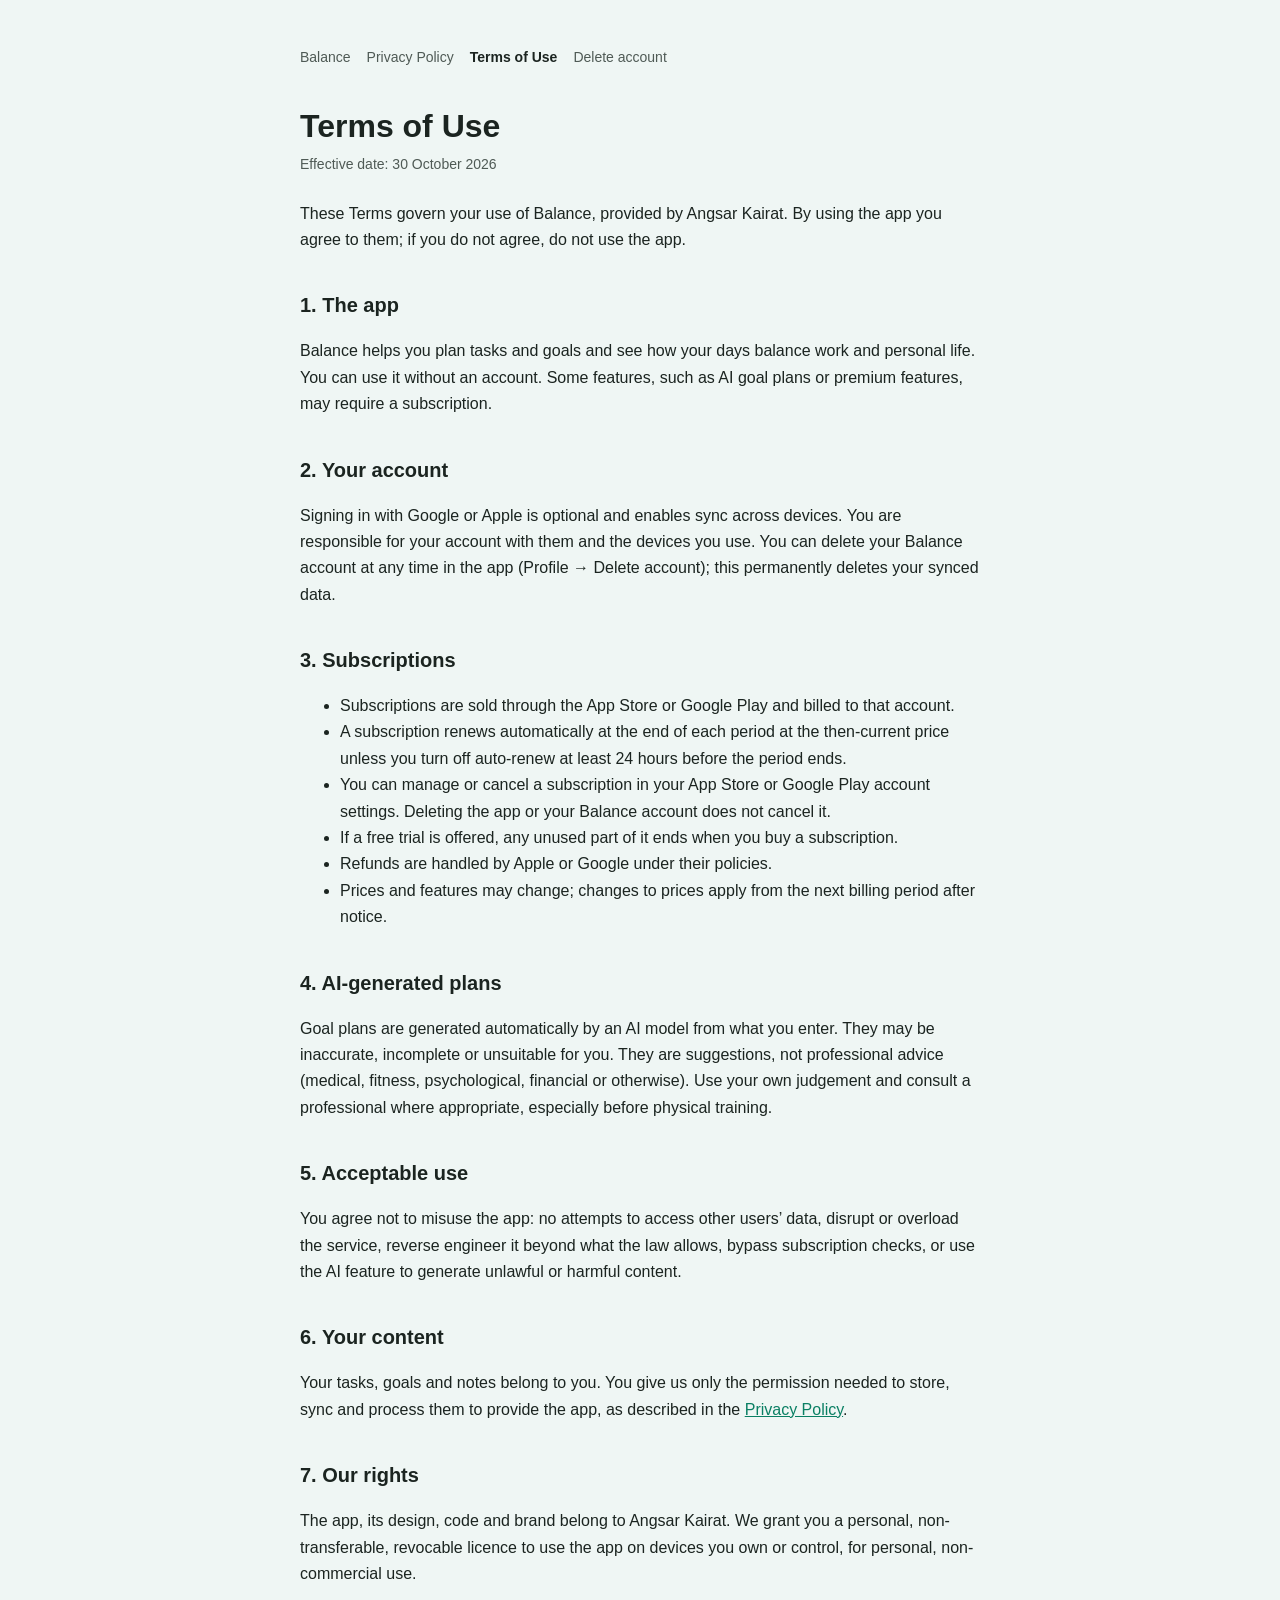
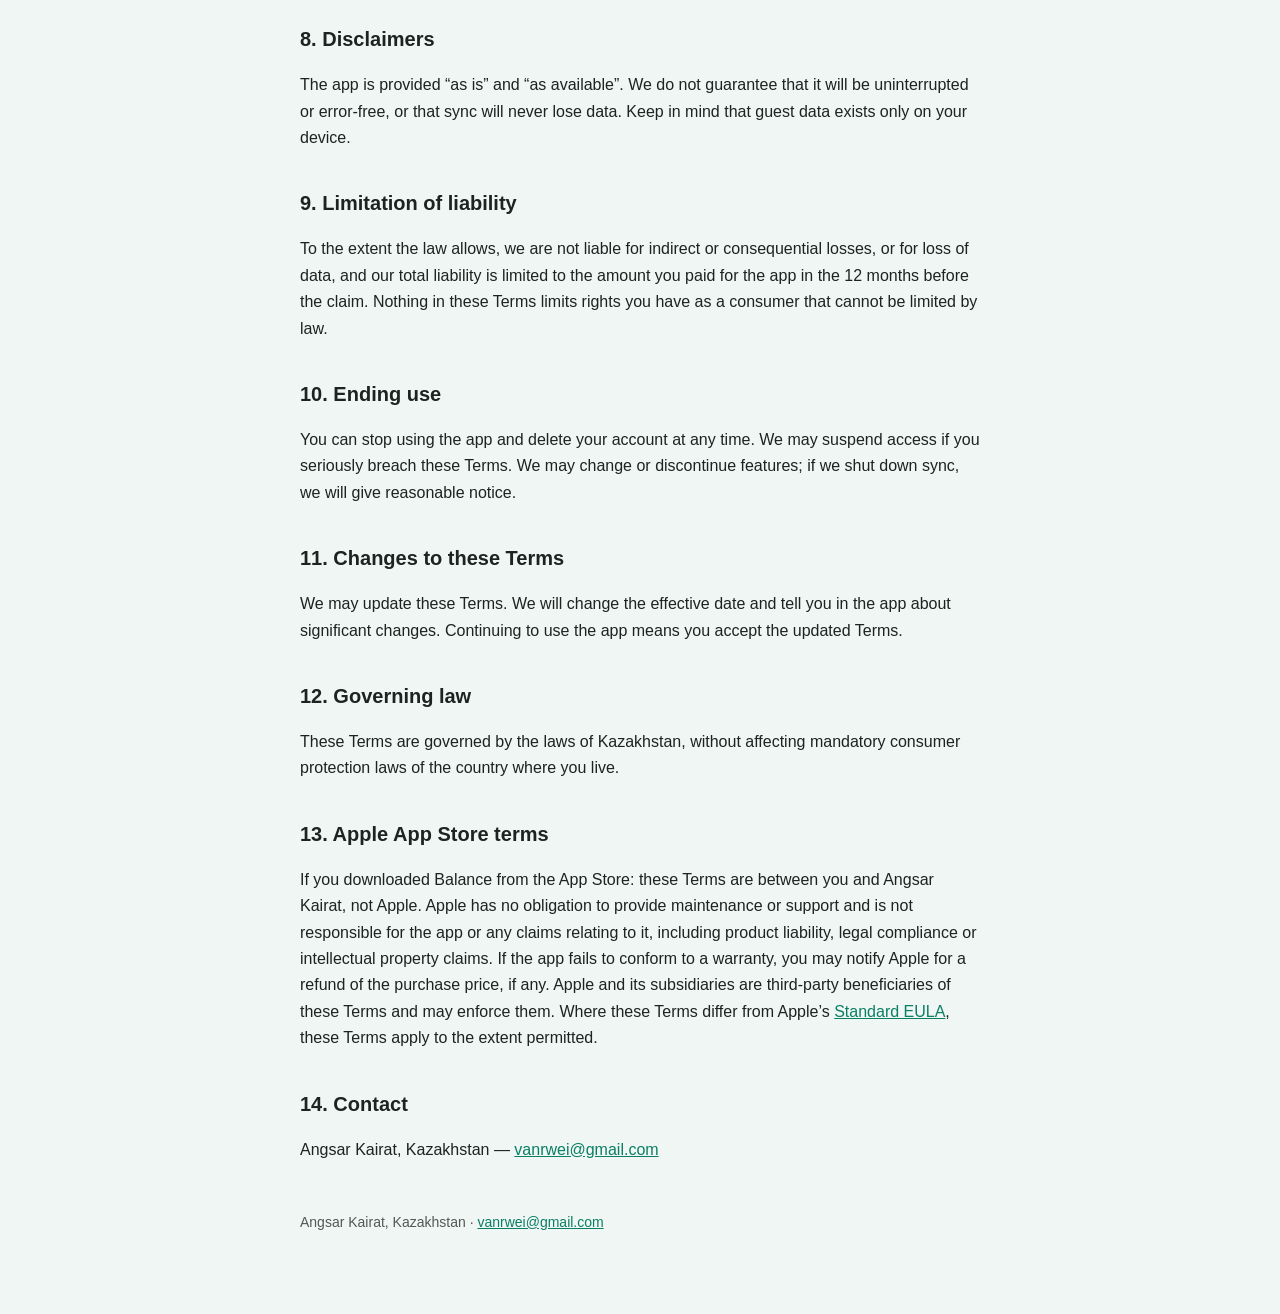
==== terms.html @ ab6b9002 "Privacy policy, terms of use and account deletion pages" ====
<!doctype html>
<html lang="en">
<head>
<meta charset="utf-8">
<meta name="viewport" content="width=device-width,initial-scale=1">
<title>Terms of Use — Balance</title>
<meta name="description" content="Terms of use for the Balance app.">
<meta name="color-scheme" content="light dark">
<link rel="stylesheet" href="style.css">
</head>
<body>
<main>
<nav aria-label="Balance legal pages"><a href="index.html">Balance</a><a href="privacy.html">Privacy Policy</a><a href="terms.html" aria-current="page">Terms of Use</a><a href="delete-account.html">Delete account</a></nav>
<h1>Terms of Use</h1>
<p class="meta">Effective date: 30 October 2026</p>
<p>These Terms govern your use of Balance, provided by Angsar Kairat. By using the app you agree to them; if you do not agree, do not use the app.</p>

<h2>1. The app</h2>
<p>Balance helps you plan tasks and goals and see how your days balance work and personal life. You can use it without an account. Some features, such as AI goal plans or premium features, may require a subscription.</p>

<h2>2. Your account</h2>
<p>Signing in with Google or Apple is optional and enables sync across devices. You are responsible for your account with them and the devices you use. You can delete your Balance account at any time in the app (Profile → Delete account); this permanently deletes your synced data.</p>

<h2>3. Subscriptions</h2>
<ul>
<li>Subscriptions are sold through the App Store or Google Play and billed to that account.</li>
<li>A subscription renews automatically at the end of each period at the then-current price unless you turn off auto-renew at least 24 hours before the period ends.</li>
<li>You can manage or cancel a subscription in your App Store or Google Play account settings. Deleting the app or your Balance account does not cancel it.</li>
<li>If a free trial is offered, any unused part of it ends when you buy a subscription.</li>
<li>Refunds are handled by Apple or Google under their policies.</li>
<li>Prices and features may change; changes to prices apply from the next billing period after notice.</li>
</ul>

<h2>4. AI-generated plans</h2>
<p>Goal plans are generated automatically by an AI model from what you enter. They may be inaccurate, incomplete or unsuitable for you. They are suggestions, not professional advice (medical, fitness, psychological, financial or otherwise). Use your own judgement and consult a professional where appropriate, especially before physical training.</p>

<h2>5. Acceptable use</h2>
<p>You agree not to misuse the app: no attempts to access other users’ data, disrupt or overload the service, reverse engineer it beyond what the law allows, bypass subscription checks, or use the AI feature to generate unlawful or harmful content.</p>

<h2>6. Your content</h2>
<p>Your tasks, goals and notes belong to you. You give us only the permission needed to store, sync and process them to provide the app, as described in the <a href="privacy.html">Privacy Policy</a>.</p>

<h2>7. Our rights</h2>
<p>The app, its design, code and brand belong to Angsar Kairat. We grant you a personal, non-transferable, revocable licence to use the app on devices you own or control, for personal, non-commercial use.</p>

<h2>8. Disclaimers</h2>
<p>The app is provided “as is” and “as available”. We do not guarantee that it will be uninterrupted or error-free, or that sync will never lose data. Keep in mind that guest data exists only on your device.</p>

<h2>9. Limitation of liability</h2>
<p>To the extent the law allows, we are not liable for indirect or consequential losses, or for loss of data, and our total liability is limited to the amount you paid for the app in the 12 months before the claim. Nothing in these Terms limits rights you have as a consumer that cannot be limited by law.</p>

<h2>10. Ending use</h2>
<p>You can stop using the app and delete your account at any time. We may suspend access if you seriously breach these Terms. We may change or discontinue features; if we shut down sync, we will give reasonable notice.</p>

<h2>11. Changes to these Terms</h2>
<p>We may update these Terms. We will change the effective date and tell you in the app about significant changes. Continuing to use the app means you accept the updated Terms.</p>

<h2>12. Governing law</h2>
<p>These Terms are governed by the laws of Kazakhstan, without affecting mandatory consumer protection laws of the country where you live.</p>

<h2>13. Apple App Store terms</h2>
<p>If you downloaded Balance from the App Store: these Terms are between you and Angsar Kairat, not Apple. Apple has no obligation to provide maintenance or support and is not responsible for the app or any claims relating to it, including product liability, legal compliance or intellectual property claims. If the app fails to conform to a warranty, you may notify Apple for a refund of the purchase price, if any. Apple and its subsidiaries are third-party beneficiaries of these Terms and may enforce them. Where these Terms differ from Apple’s <a href="https://www.apple.com/legal/internet-services/itunes/dev/stdeula/">Standard EULA</a>, these Terms apply to the extent permitted.</p>

<h2>14. Contact</h2>
<p>Angsar Kairat, Kazakhstan — <a href="mailto:vanrwei@gmail.com">vanrwei@gmail.com</a></p>
<footer>Angsar Kairat, Kazakhstan · <a href="mailto:vanrwei@gmail.com">vanrwei@gmail.com</a></footer>
</main>
</body>
</html>
---- style.css ----
:root{--bg:#EFF6F4;--fg:#1B2420;--mut:#4F5A55;--acc:#0A7F63;--card:rgba(255,255,255,.7);--bd:rgba(27,36,32,.12)}
@media (prefers-color-scheme:dark){:root{--bg:#071110;--fg:#ECF2EF;--mut:#9BA9A3;--acc:#48E2B0;--card:rgba(255,255,255,.06);--bd:rgba(255,255,255,.14)}}
*{box-sizing:border-box}
body{margin:0;background:var(--bg);color:var(--fg);font:16px/1.65 -apple-system,BlinkMacSystemFont,"Segoe UI",Roboto,Helvetica,Arial,sans-serif}
main{max-width:720px;margin:0 auto;padding:40px 20px 80px}
nav{display:flex;gap:16px;flex-wrap:wrap;margin-bottom:32px;font-size:14px}
nav a{color:var(--mut);text-decoration:none;padding:6px 0}
nav a[aria-current=page]{color:var(--fg);font-weight:600}
h1{font-size:32px;line-height:1.2;margin:0 0 8px}
h2{font-size:20px;margin:36px 0 8px}
p,li{color:var(--fg)}
.meta{color:var(--mut);font-size:14px;margin:0 0 24px}
a{color:var(--acc)}
table{width:100%;border-collapse:collapse;font-size:15px;margin:12px 0}
th,td{text-align:left;padding:10px 12px;border-bottom:1px solid var(--bd);vertical-align:top}
th{color:var(--mut);font-weight:600;font-size:13px}
.box{background:var(--card);border:1px solid var(--bd);border-radius:16px;padding:16px 20px;margin:16px 0}
footer{margin-top:48px;color:var(--mut);font-size:14px}
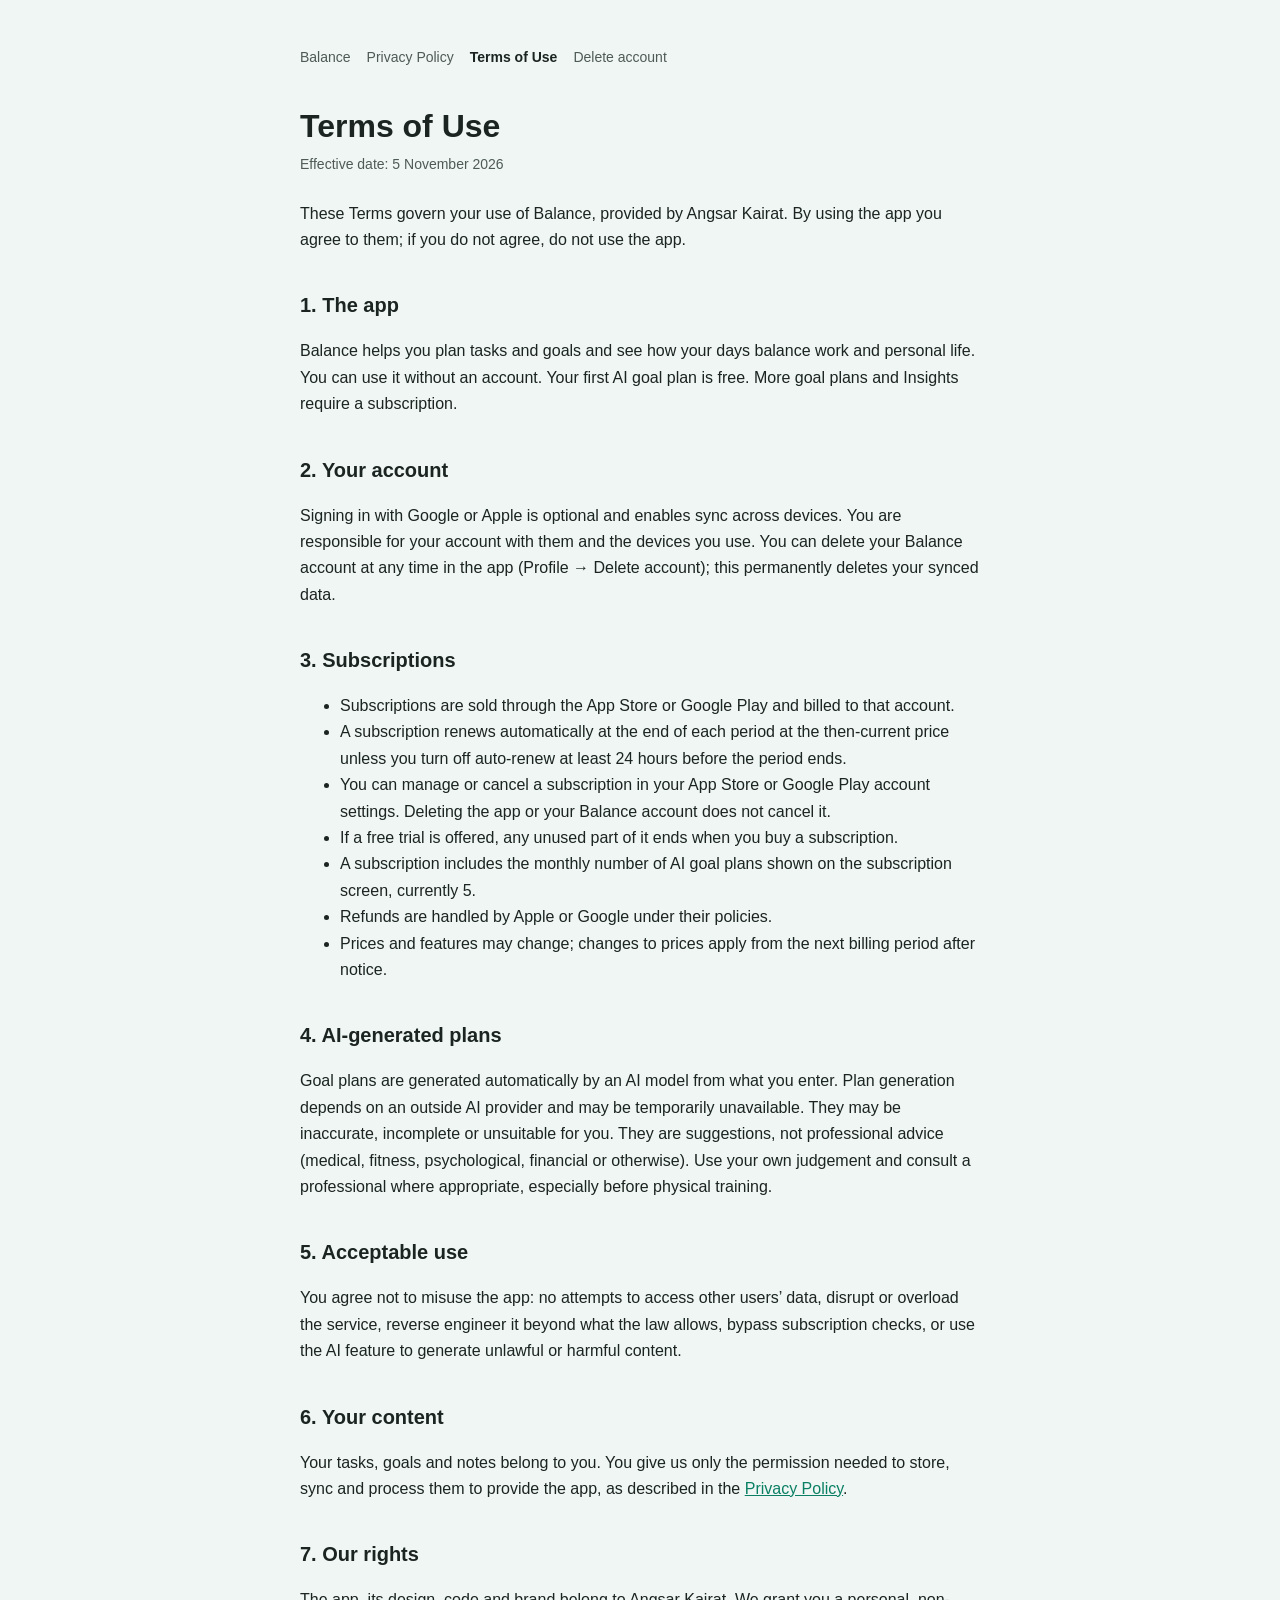
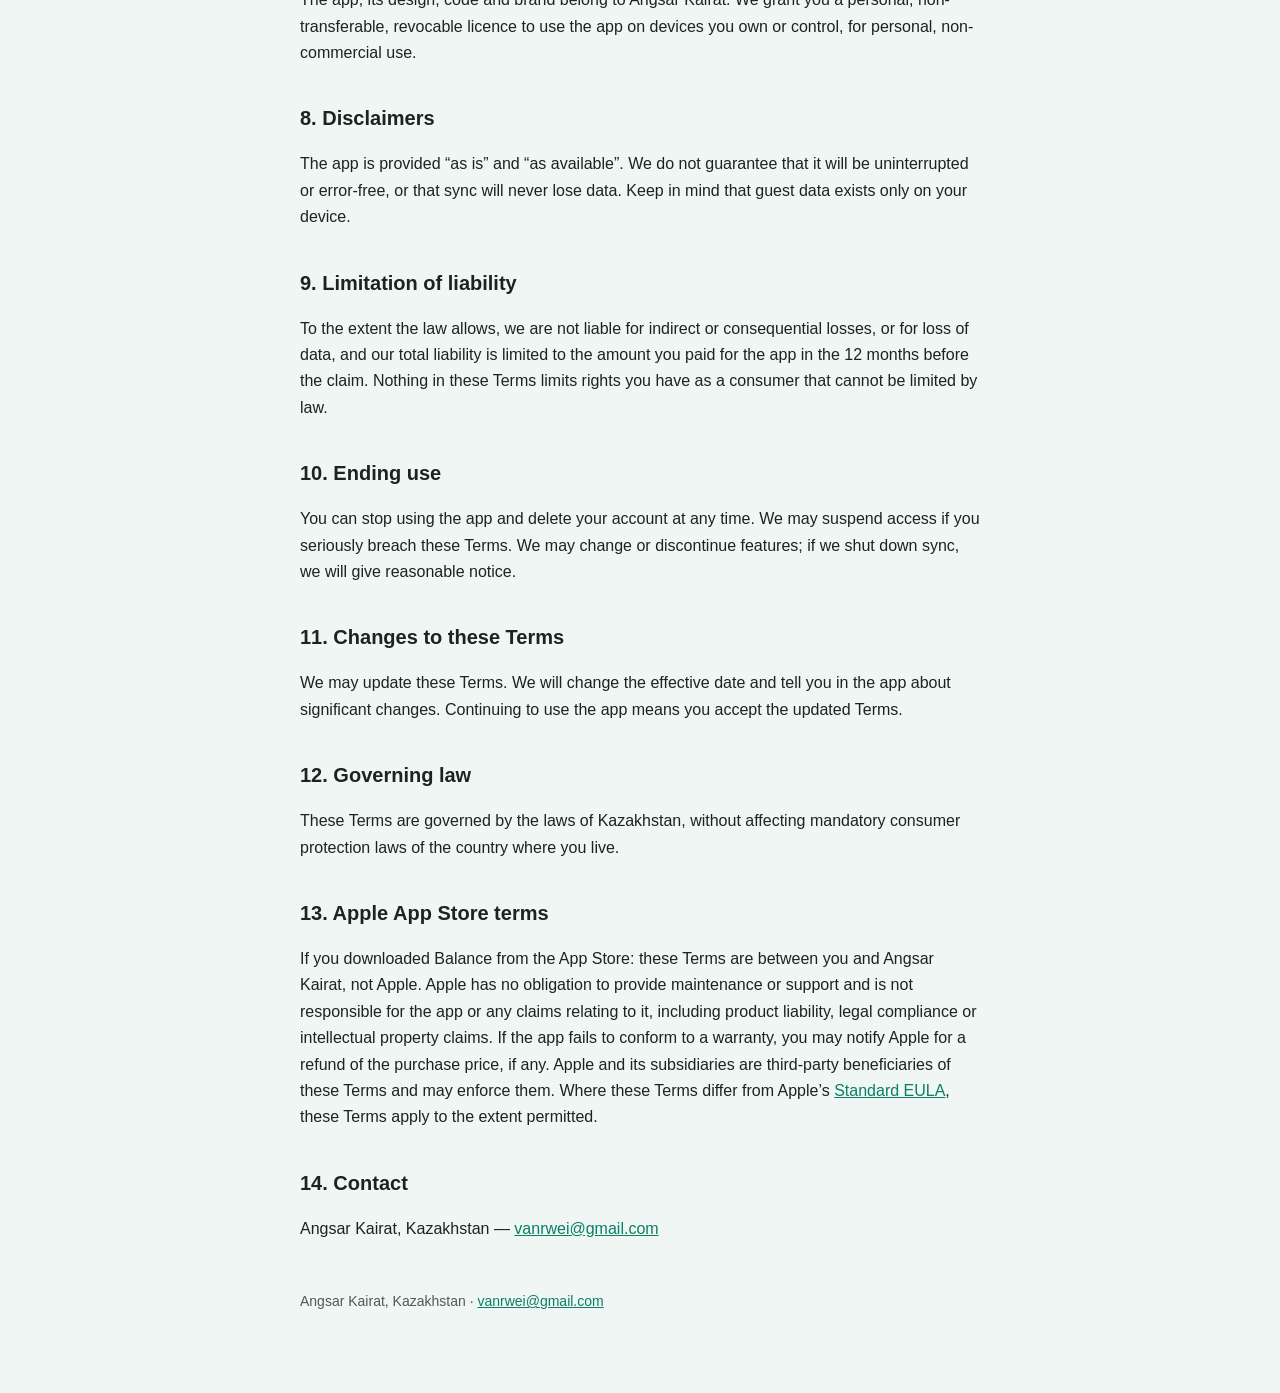
==== commit 784ab576: "Privacy and terms: Crashlytics, Gemini data use, goal plan limit Co-Authored-By: Claude Opus 5.5 <no" ====
--- a/terms.html
+++ b/terms.html
@@ -12,11 +12,11 @@
 <main>
 <nav aria-label="Balance legal pages"><a href="index.html">Balance</a><a href="privacy.html">Privacy Policy</a><a href="terms.html" aria-current="page">Terms of Use</a><a href="delete-account.html">Delete account</a></nav>
 <h1>Terms of Use</h1>
-<p class="meta">Effective date: 30 October 2026</p>
+<p class="meta">Effective date: 5 November 2026</p>
 <p>These Terms govern your use of Balance, provided by Angsar Kairat. By using the app you agree to them; if you do not agree, do not use the app.</p>
 
 <h2>1. The app</h2>
-<p>Balance helps you plan tasks and goals and see how your days balance work and personal life. You can use it without an account. Some features, such as AI goal plans or premium features, may require a subscription.</p>
+<p>Balance helps you plan tasks and goals and see how your days balance work and personal life. You can use it without an account. Your first AI goal plan is free. More goal plans and Insights require a subscription.</p>
 
 <h2>2. Your account</h2>
 <p>Signing in with Google or Apple is optional and enables sync across devices. You are responsible for your account with them and the devices you use. You can delete your Balance account at any time in the app (Profile → Delete account); this permanently deletes your synced data.</p>
@@ -27,12 +27,13 @@
 <li>A subscription renews automatically at the end of each period at the then-current price unless you turn off auto-renew at least 24 hours before the period ends.</li>
 <li>You can manage or cancel a subscription in your App Store or Google Play account settings. Deleting the app or your Balance account does not cancel it.</li>
 <li>If a free trial is offered, any unused part of it ends when you buy a subscription.</li>
+<li>A subscription includes the monthly number of AI goal plans shown on the subscription screen, currently 5.</li>
 <li>Refunds are handled by Apple or Google under their policies.</li>
 <li>Prices and features may change; changes to prices apply from the next billing period after notice.</li>
 </ul>
 
 <h2>4. AI-generated plans</h2>
-<p>Goal plans are generated automatically by an AI model from what you enter. They may be inaccurate, incomplete or unsuitable for you. They are suggestions, not professional advice (medical, fitness, psychological, financial or otherwise). Use your own judgement and consult a professional where appropriate, especially before physical training.</p>
+<p>Goal plans are generated automatically by an AI model from what you enter. Plan generation depends on an outside AI provider and may be temporarily unavailable. They may be inaccurate, incomplete or unsuitable for you. They are suggestions, not professional advice (medical, fitness, psychological, financial or otherwise). Use your own judgement and consult a professional where appropriate, especially before physical training.</p>
 
 <h2>5. Acceptable use</h2>
 <p>You agree not to misuse the app: no attempts to access other users’ data, disrupt or overload the service, reverse engineer it beyond what the law allows, bypass subscription checks, or use the AI feature to generate unlawful or harmful content.</p>
